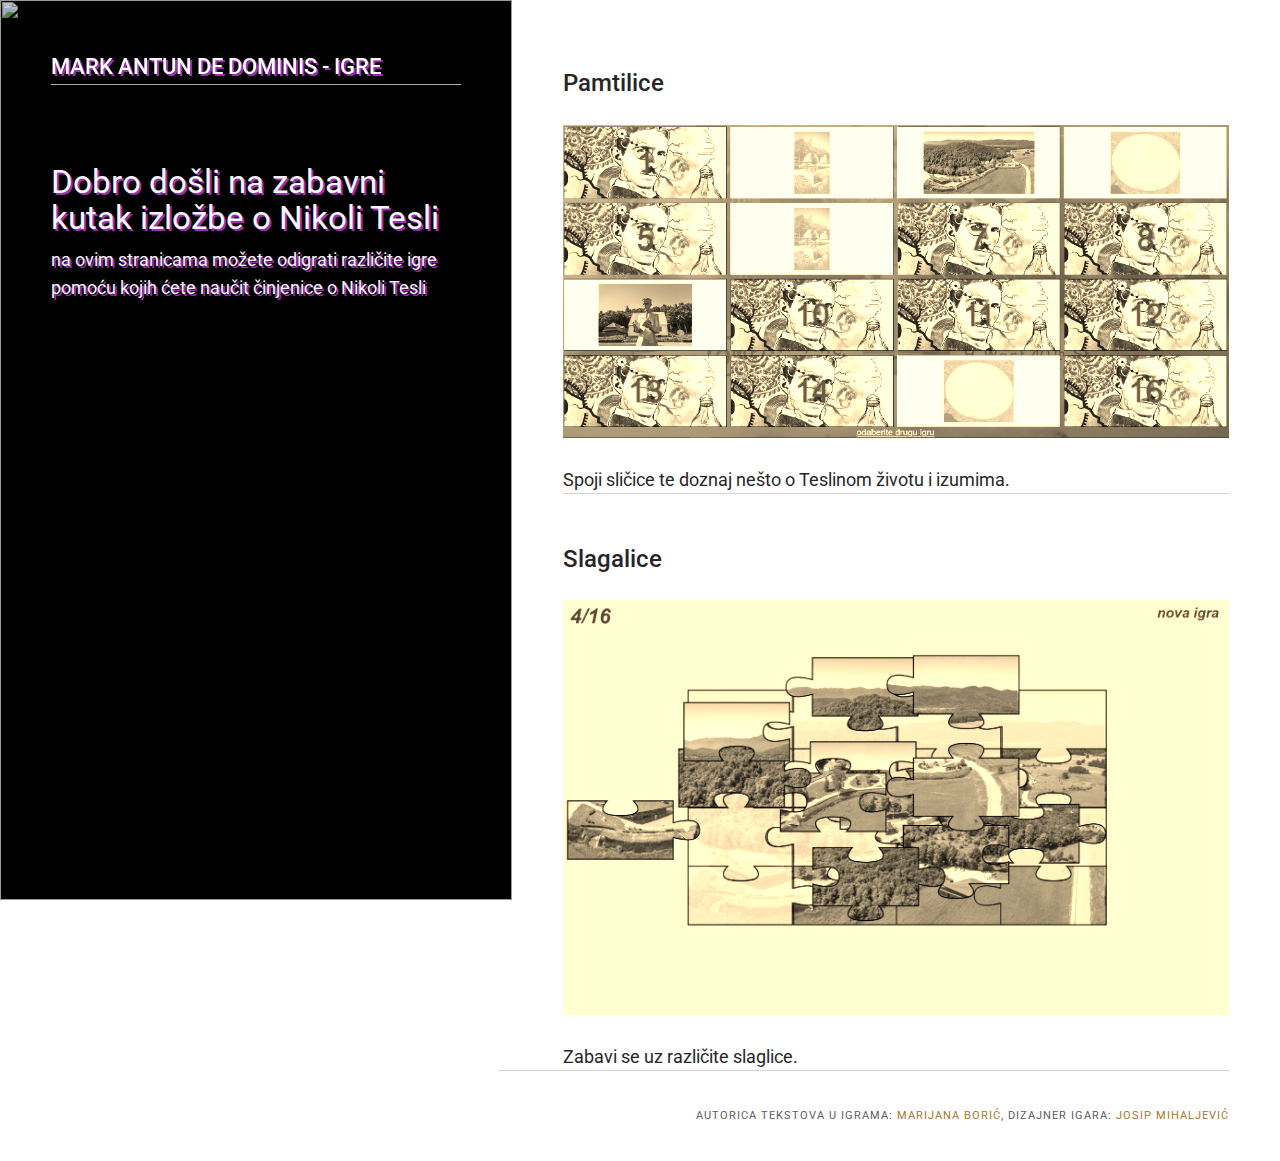
==== index.html @ c54b8777 "ok" ====
<!DOCTYPE html>
<html lang="en">

<head>
    <meta charset="utf-8">
    <meta http-equiv="X-UA-Compatible" content="IE=edge">
    <meta name="viewport" content="width=device-width,initial-scale=1">
    <title>Mark Antun de Dominis - igre</title>
    <meta name="generator" content="Na ovim stranicama možete odigrati različite igre pomoću kojih ćete naučit činjenice o Nikoli Tesli.">
    <link rel="amphtml" href="https://borna12.github.io/dominis/amp/">
    <link type="application/atom+xml" rel="alternate" href="https://borna12.github.io/dominis/feed.xml">
    <link rel="apple-touch-icon" sizes="57x57" href="apple-icon-57x57.png">
    <link rel="apple-touch-icon" sizes="60x60" href="apple-icon-60x60.png">
    <link rel="apple-touch-icon" sizes="72x72" href="apple-icon-72x72.png">
    <link rel="apple-touch-icon" sizes="76x76" href="apple-icon-76x76.png">
    <link rel="apple-touch-icon" sizes="114x114" href="apple-icon-114x114.png">
    <link rel="apple-touch-icon" sizes="120x120" href="apple-icon-120x120.png">
    <link rel="apple-touch-icon" sizes="144x144" href="apple-icon-144x144.png">
    <link rel="apple-touch-icon" sizes="152x152" href="apple-icon-152x152.png">
    <link rel="apple-touch-icon" sizes="180x180" href="apple-icon-180x180.png">
    <link rel="icon" type="image/png" sizes="192x192" href="android-icon-192x192.png">
    <link rel="icon" type="image/png" sizes="32x32" href="favicon-32x32.png">
    <link rel="icon" type="image/png" sizes="96x96" href="favicon-96x96.png">
    <link rel="icon" type="image/png" sizes="16x16" href="favicon-16x16.png">
    
    <link rel="manifest" href="manifest.json">
    <meta name="msapplication-TileColor" content="#ffffff">
    <meta name="msapplication-TileImage" content="ms-icon-144x144.png">
    <meta property="og:title" content="Mark Antun de Dominis - igre">
    <meta property="og:site_name" content="Mark Antun de Dominis - igre">
    <meta property="og:description" content="">
    <meta property="og:url" content="https://borna12.github.io/dominis/">
    <meta property="og:type" content="website">
        <meta property="og:image" content="og-slika.png" />

    <link rel="preconnect" href="https://fonts.gstatic.com/" crossorigin>
    <link href="https://fonts.googleapis.com/css?family=Roboto:400,500" rel="stylesheet">
    <link rel="stylesheet"
        href="https://borna12.github.io/dominis/assets/css/style.css?v=146d277e39de30c2793e023e1980cc60">
    <script
        type="application/ld+json">{"@context":"http://schema.org","@type":"Organization","name":"Mark Antun de Dominis - igre","url":"https://borna12.github.io/dominis"}</script>
    <script async
        src="https://borna12.github.io/dominis/assets/js/lazysizes.min.js?v=dc4b666bb3324aea4ead22e26059c761"></script>
</head>

<body>
    <div class="container">
        <nav class="menu">
            <ul class="navbar__menu"></ul><button class="menu__close js-menu__close">Close</button>
        </nav>
        <div class="content js-content">
            <header>
                <div class="top"><a class="logo" href="https://borna12.github.io/dominis" style="text-shadow: 2px 2px #9f2cb6;">Mark Antun de Dominis - igre</a></div>
            </header>
            <main class="main">
                <section class="main__left">
                    <div class="hero"><img src="pozadina.jpg"
                            srcset="pozadina.jpg 300w, pozadina.jpg 480w, pozadina.jpg 768w, pozadina.jpg 1024w, pozadina.jpg 1280w, pozadina.jpg 1600w"
                            sizes="(min-width: 61.3125em) 50vw, 100vw" alt=""></div>
                    <header>
                        <h1>Dobro došli na zabavni kutak izložbe o Nikoli Tesli</h1>
                        <p>na ovim stranicama možete odigrati različite igre pomoću kojih ćete naučit činjenice o Nikoli
                            Tesli</p>
                    </header>
                </section>
                <div class="main__right category">
                    <div style="max-width:100%">
                        <article>
                            <header>
                                <h2><a href="https://borna12.github.io/dominis/pamtilica/index.html">Pamtilice</a></h2>
                                <p class="post__meta"><time datetime="2020-02-16T18:24">February 16, 2020 </time>by <a
                                        href="https://borna12.github.io/dominis/authors/josip-mihaljevic-marijana-boric/"
                                        title="Josip Mihaljević; Marijana Borić">Josip Mihaljević; Marijana Borić</a>
                                </p>
                            </header>
                            <p><a href="https://borna12.github.io/dominis/pamtilica/index.html">
                                
                                <div class="hover09 column">
                                    <div>
                                      <figure><img src="pamtilica.jpg" style="width:100%;height:auto">
                                      </figure>
                                    </div>
                                    </div></a>
                                    
                                    </p>
                            <p>Spoji sličice te doznaj nešto o Teslinom životu i izumima.</p>
                        </article>
                        <article>
                            <header>
                                <h2><a href="https://borna12.github.io/dominis/slagalice/index.html">Slagalice</a></h2>
                                <p class="post__meta"><time datetime="2020-02-16T18:18">February 16, 2020 </time>by <a
                                        href="https://borna12.github.io/dominis/authors/josip-mihaljevic-marijana-boric/"
                                        title="Josip Mihaljević; Marijana Borić">Josip Mihaljević; Marijana Borić</a>
                                </p>
                            </header>
                            <p><a href="https://borna12.github.io/dominis/slagalice/index.html">
                                <div class="hover09 column">
                                    <div>
                                      <figure>
                                <img src="slagalica.jpg" style="width:100%;height:auto"> </figure>
                            </div>
                            </div></a></p>
                            <p>Zabavi se uz različite slaglice.</p>
                        </article>
                    </div>
                </div>
            </main>
            <footer class="footer" style="margin-top: 0;">
                <div class="footer__copyright" style="display: block; text-align: right; width:100%">autorica tekstova u igrama: <a href="http://info.hazu.hr/hr/clanovi_akademije/osobne_stranice/mboric/mboric_biografija/" target="_blank">Marijana Borić</a>, dizajner igara: <a href="http://ihjj.hr/istrazivac/josip-mihaljevic/88/" target="_blank">Josip Mihaljević</a> </div>
            </footer>
        </div>
    </div>
    <script defer="defer"
        src="https://borna12.github.io/dominis/assets/js/jquery-3.2.1.slim.min.js?v=f307ecc7f6353949f03c06ffa70652a2"></script>
    <script defer="defer"
        src="https://borna12.github.io/dominis/assets/js/scripts.min.js?v=26d3bc49d3a07b5c3737fd74ea1ba4d4"></script>
</body>

</html>
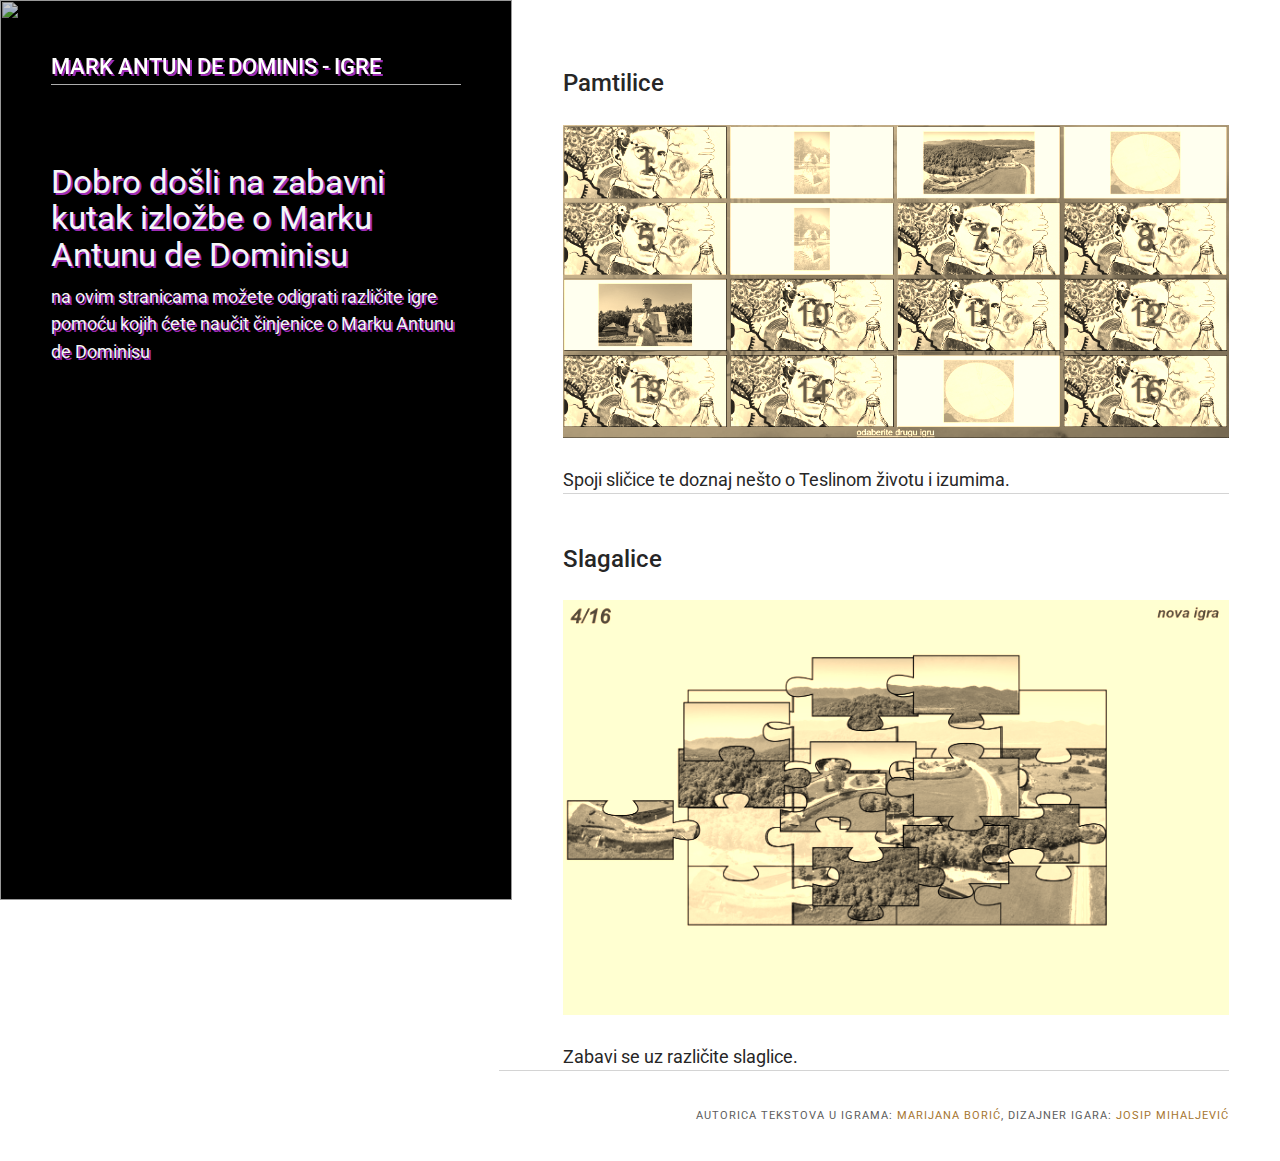
==== commit 04c3bbe0: "ok" ====
--- a/index.html
+++ b/index.html
@@ -6,7 +6,7 @@
     <meta http-equiv="X-UA-Compatible" content="IE=edge">
     <meta name="viewport" content="width=device-width,initial-scale=1">
     <title>Mark Antun de Dominis - igre</title>
-    <meta name="generator" content="Na ovim stranicama možete odigrati različite igre pomoću kojih ćete naučit činjenice o Nikoli Tesli.">
+    <meta name="generator" content="Na ovim stranicama možete odigrati različite igre pomoću kojih ćete naučit činjenice o Marku Antunu de Dominisu.">
     <link rel="amphtml" href="https://borna12.github.io/dominis/amp/">
     <link type="application/atom+xml" rel="alternate" href="https://borna12.github.io/dominis/feed.xml">
     <link rel="apple-touch-icon" sizes="57x57" href="apple-icon-57x57.png">
@@ -58,9 +58,8 @@
                             srcset="pozadina.jpg 300w, pozadina.jpg 480w, pozadina.jpg 768w, pozadina.jpg 1024w, pozadina.jpg 1280w, pozadina.jpg 1600w"
                             sizes="(min-width: 61.3125em) 50vw, 100vw" alt=""></div>
                     <header>
-                        <h1>Dobro došli na zabavni kutak izložbe o Nikoli Tesli</h1>
-                        <p>na ovim stranicama možete odigrati različite igre pomoću kojih ćete naučit činjenice o Nikoli
-                            Tesli</p>
+                        <h1>Dobro došli na zabavni kutak izložbe o Marku Antunu de Dominisu</h1>
+                        <p>na ovim stranicama možete odigrati različite igre pomoću kojih ćete naučit činjenice o Marku Antunu de Dominisu</p>
                     </header>
                 </section>
                 <div class="main__right category">
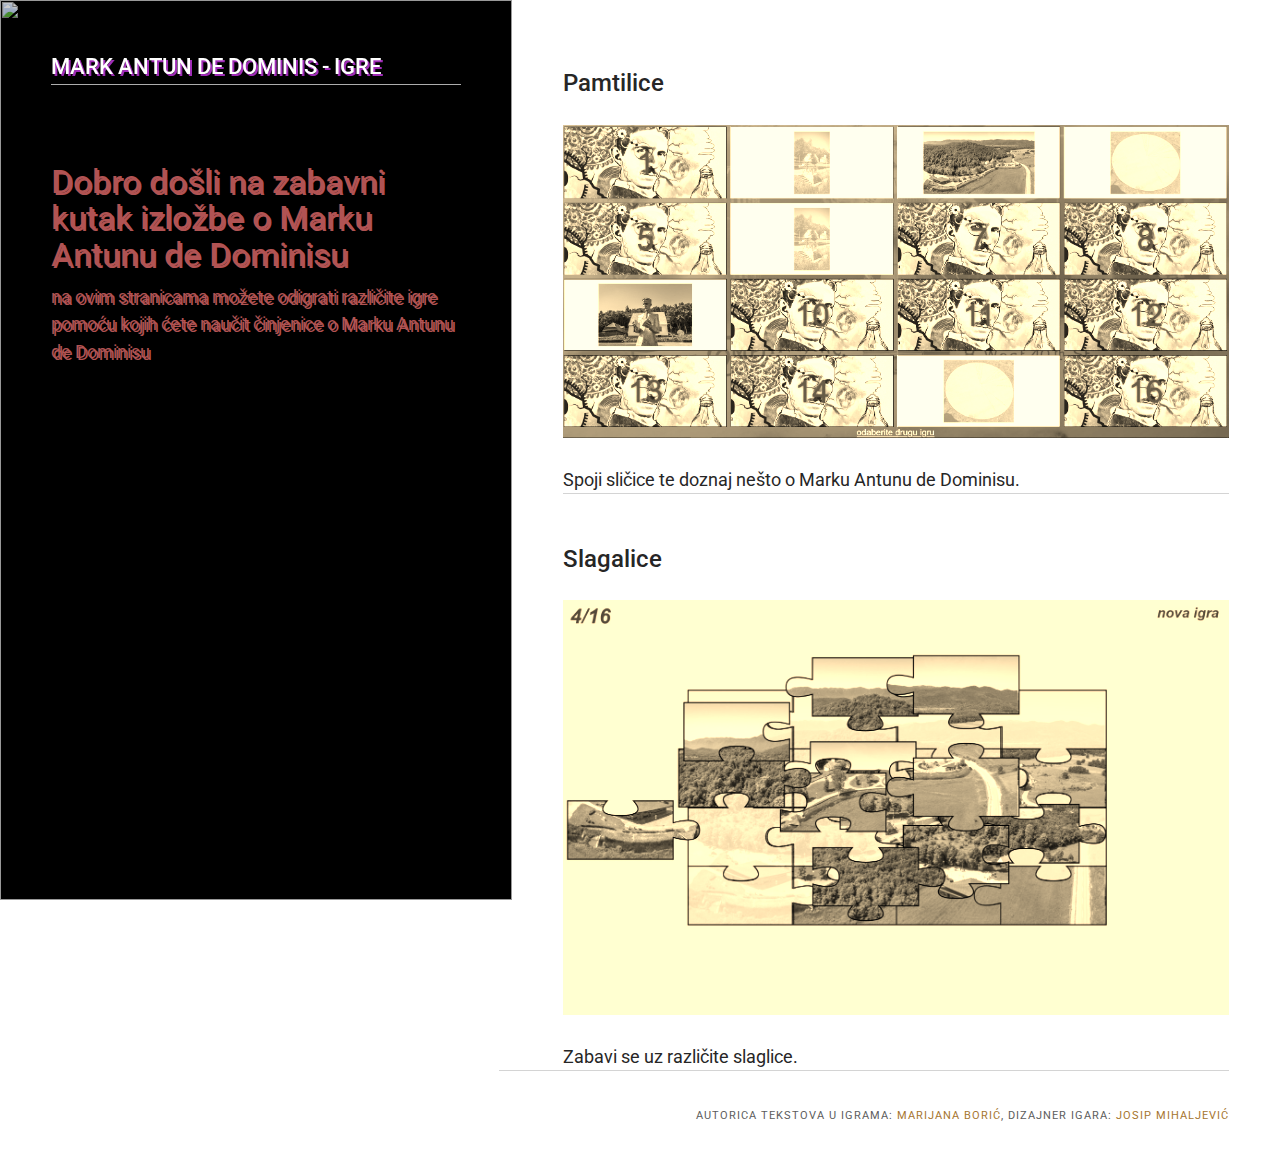
==== commit 82e0b82a: "ok" ====
--- a/index.html
+++ b/index.html
@@ -82,7 +82,7 @@
                                     </div></a>
                                     
                                     </p>
-                            <p>Spoji sličice te doznaj nešto o Teslinom životu i izumima.</p>
+                            <p>Spoji sličice te doznaj nešto o Marku Antunu de Dominisu.</p>
                         </article>
                         <article>
                             <header>
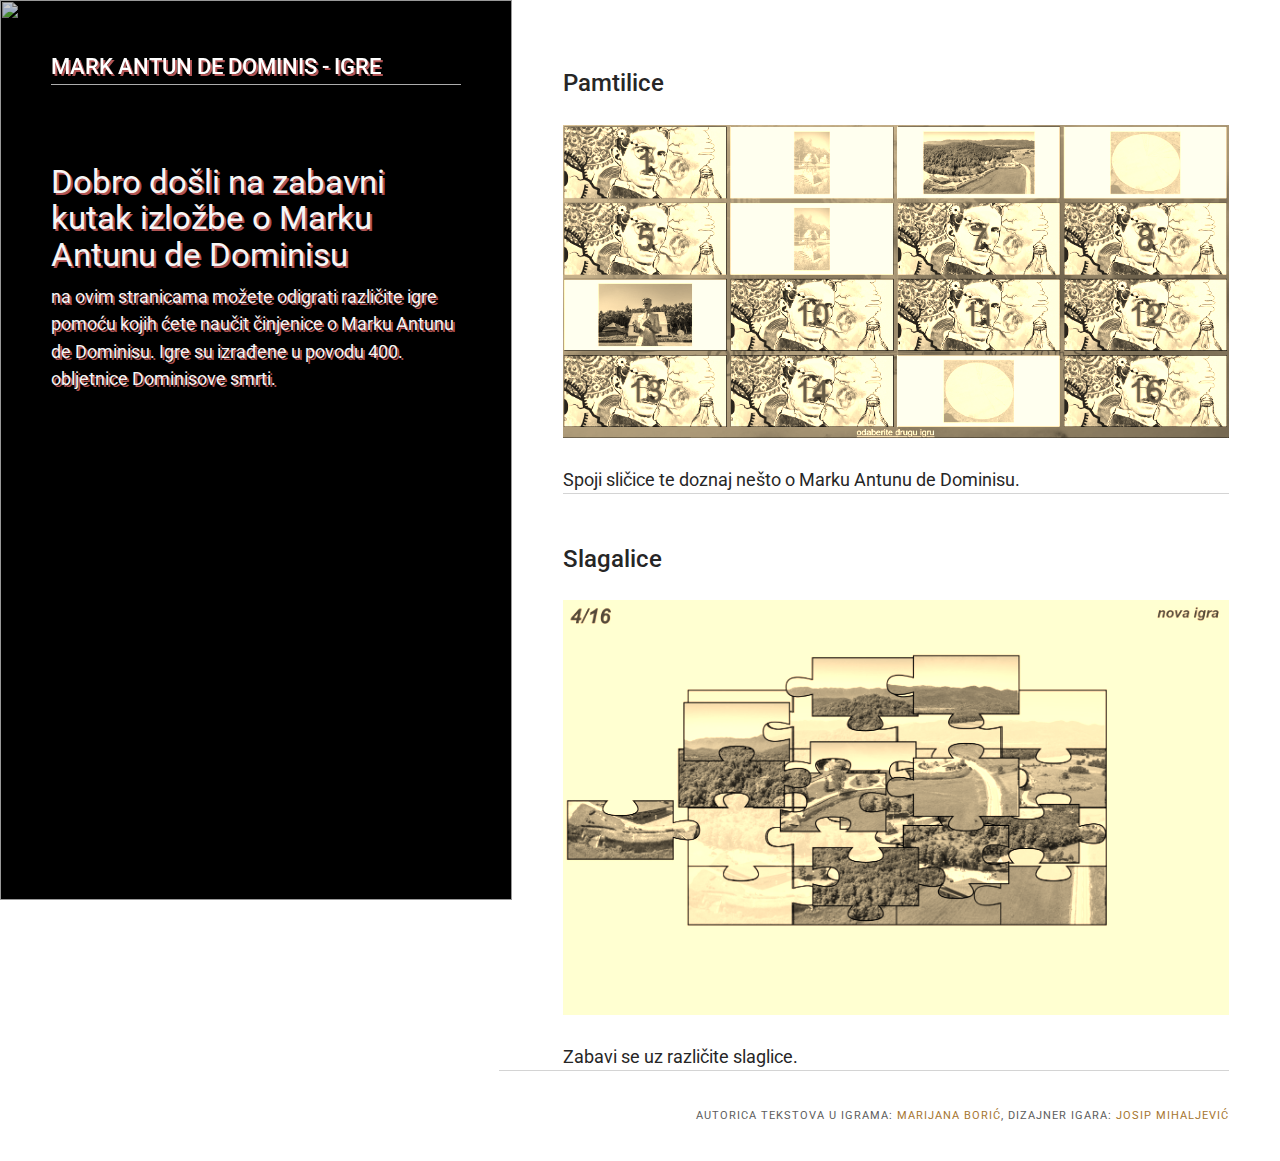
==== commit 43b8d9a1: "ok" ====
--- a/index.html
+++ b/index.html
@@ -50,7 +50,7 @@
         </nav>
         <div class="content js-content">
             <header>
-                <div class="top"><a class="logo" href="https://borna12.github.io/dominis" style="text-shadow: 2px 2px #9f2cb6;">Mark Antun de Dominis - igre</a></div>
+                <div class="top"><a class="logo" href="https://borna12.github.io/dominis" style="text-shadow: 2px 2px #b15353;">Mark Antun de Dominis - igre</a></div>
             </header>
             <main class="main">
                 <section class="main__left">
@@ -59,7 +59,7 @@
                             sizes="(min-width: 61.3125em) 50vw, 100vw" alt=""></div>
                     <header>
                         <h1>Dobro došli na zabavni kutak izložbe o Marku Antunu de Dominisu</h1>
-                        <p>na ovim stranicama možete odigrati različite igre pomoću kojih ćete naučit činjenice o Marku Antunu de Dominisu</p>
+                        <p>na ovim stranicama možete odigrati različite igre pomoću kojih ćete naučit činjenice o Marku Antunu de Dominisu. Igre su izrađene u povodu 400. obljetnice Dominisove smrti.</p>
                     </header>
                 </section>
                 <div class="main__right category">
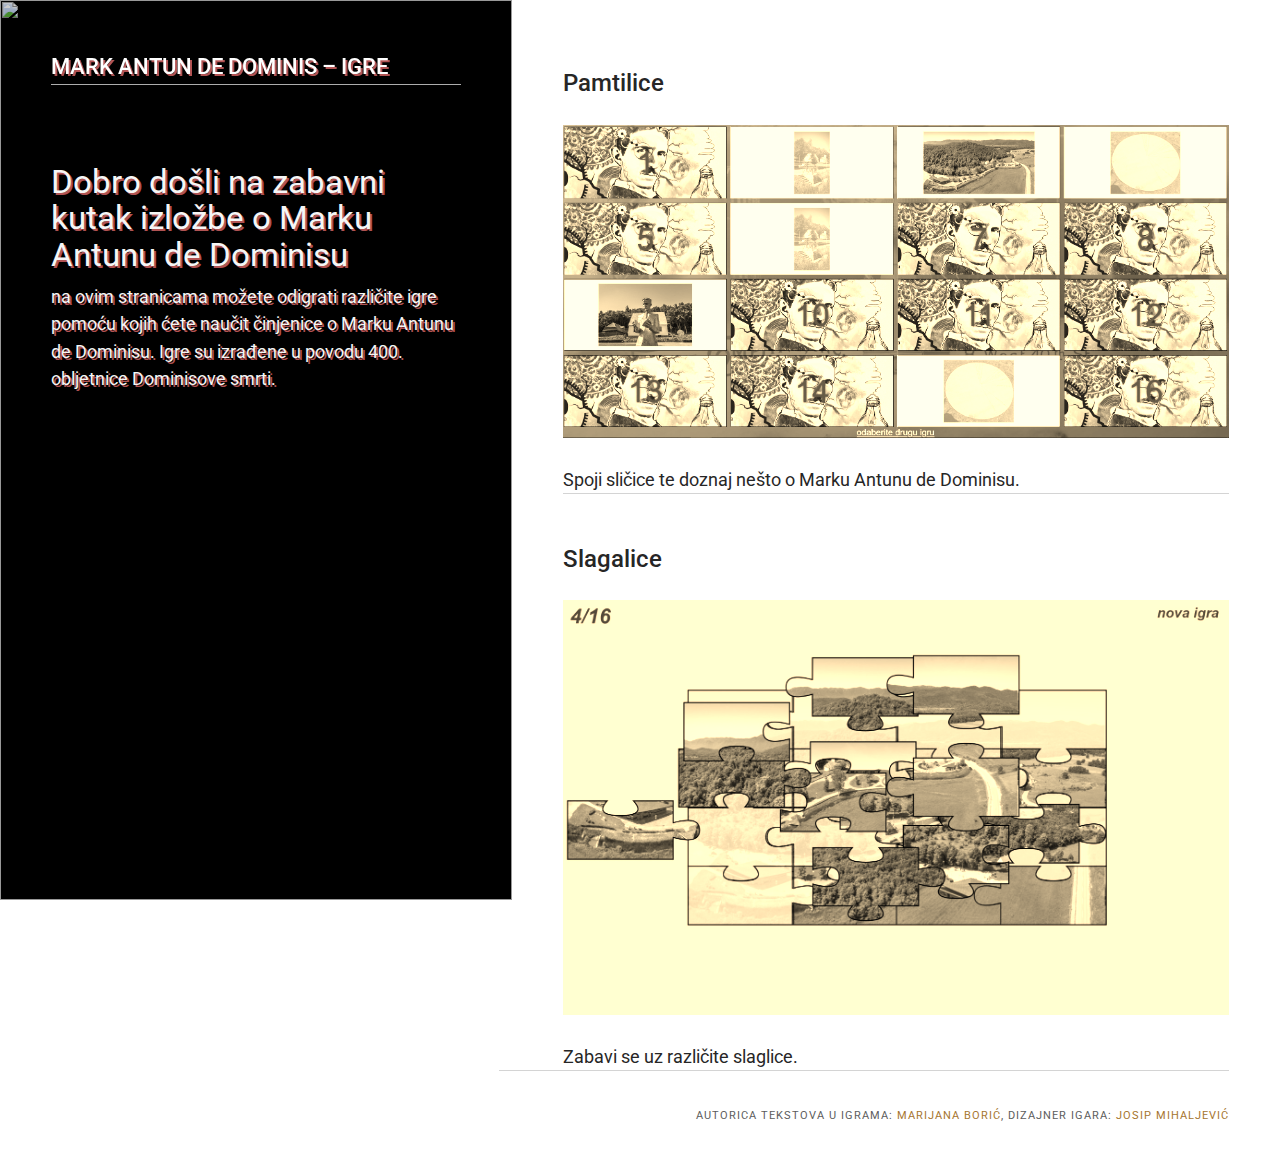
==== commit 98b24ac4: "ispravke" ====
--- a/index.html
+++ b/index.html
@@ -5,29 +5,18 @@
     <meta charset="utf-8">
     <meta http-equiv="X-UA-Compatible" content="IE=edge">
     <meta name="viewport" content="width=device-width,initial-scale=1">
-    <title>Mark Antun de Dominis - igre</title>
+    <title>Mark Antun de Dominis – igre</title>
     <meta name="generator" content="Na ovim stranicama možete odigrati različite igre pomoću kojih ćete naučit činjenice o Marku Antunu de Dominisu.">
     <link rel="amphtml" href="https://borna12.github.io/dominis/amp/">
     <link type="application/atom+xml" rel="alternate" href="https://borna12.github.io/dominis/feed.xml">
-    <link rel="apple-touch-icon" sizes="57x57" href="apple-icon-57x57.png">
-    <link rel="apple-touch-icon" sizes="60x60" href="apple-icon-60x60.png">
-    <link rel="apple-touch-icon" sizes="72x72" href="apple-icon-72x72.png">
-    <link rel="apple-touch-icon" sizes="76x76" href="apple-icon-76x76.png">
-    <link rel="apple-touch-icon" sizes="114x114" href="apple-icon-114x114.png">
-    <link rel="apple-touch-icon" sizes="120x120" href="apple-icon-120x120.png">
-    <link rel="apple-touch-icon" sizes="144x144" href="apple-icon-144x144.png">
-    <link rel="apple-touch-icon" sizes="152x152" href="apple-icon-152x152.png">
-    <link rel="apple-touch-icon" sizes="180x180" href="apple-icon-180x180.png">
-    <link rel="icon" type="image/png" sizes="192x192" href="android-icon-192x192.png">
+ 
+    <link rel="apple-touch-icon" sizes="180x180" href="apple-touch-icon.png">
     <link rel="icon" type="image/png" sizes="32x32" href="favicon-32x32.png">
-    <link rel="icon" type="image/png" sizes="96x96" href="favicon-96x96.png">
     <link rel="icon" type="image/png" sizes="16x16" href="favicon-16x16.png">
+    <link rel="manifest" href="site.webmanifest">
     
-    <link rel="manifest" href="manifest.json">
-    <meta name="msapplication-TileColor" content="#ffffff">
-    <meta name="msapplication-TileImage" content="ms-icon-144x144.png">
-    <meta property="og:title" content="Mark Antun de Dominis - igre">
-    <meta property="og:site_name" content="Mark Antun de Dominis - igre">
+    <meta property="og:title" content="Mark Antun de Dominis – igre">
+    <meta property="og:site_name" content="Mark Antun de Dominis – igre">
     <meta property="og:description" content="">
     <meta property="og:url" content="https://borna12.github.io/dominis/">
     <meta property="og:type" content="website">
@@ -38,7 +27,7 @@
     <link rel="stylesheet"
         href="https://borna12.github.io/dominis/assets/css/style.css?v=146d277e39de30c2793e023e1980cc60">
     <script
-        type="application/ld+json">{"@context":"http://schema.org","@type":"Organization","name":"Mark Antun de Dominis - igre","url":"https://borna12.github.io/dominis"}</script>
+        type="application/ld+json">{"@context":"http://schema.org","@type":"Organization","name":"Mark Antun de Dominis – igre","url":"https://borna12.github.io/dominis"}</script>
     <script async
         src="https://borna12.github.io/dominis/assets/js/lazysizes.min.js?v=dc4b666bb3324aea4ead22e26059c761"></script>
 </head>
@@ -50,7 +39,7 @@
         </nav>
         <div class="content js-content">
             <header>
-                <div class="top"><a class="logo" href="https://borna12.github.io/dominis" style="text-shadow: 2px 2px #b15353;">Mark Antun de Dominis - igre</a></div>
+                <div class="top"><a class="logo" href="https://borna12.github.io/dominis" style="text-shadow: 2px 2px #b15353;">Mark Antun de Dominis – igre</a></div>
             </header>
             <main class="main">
                 <section class="main__left">
